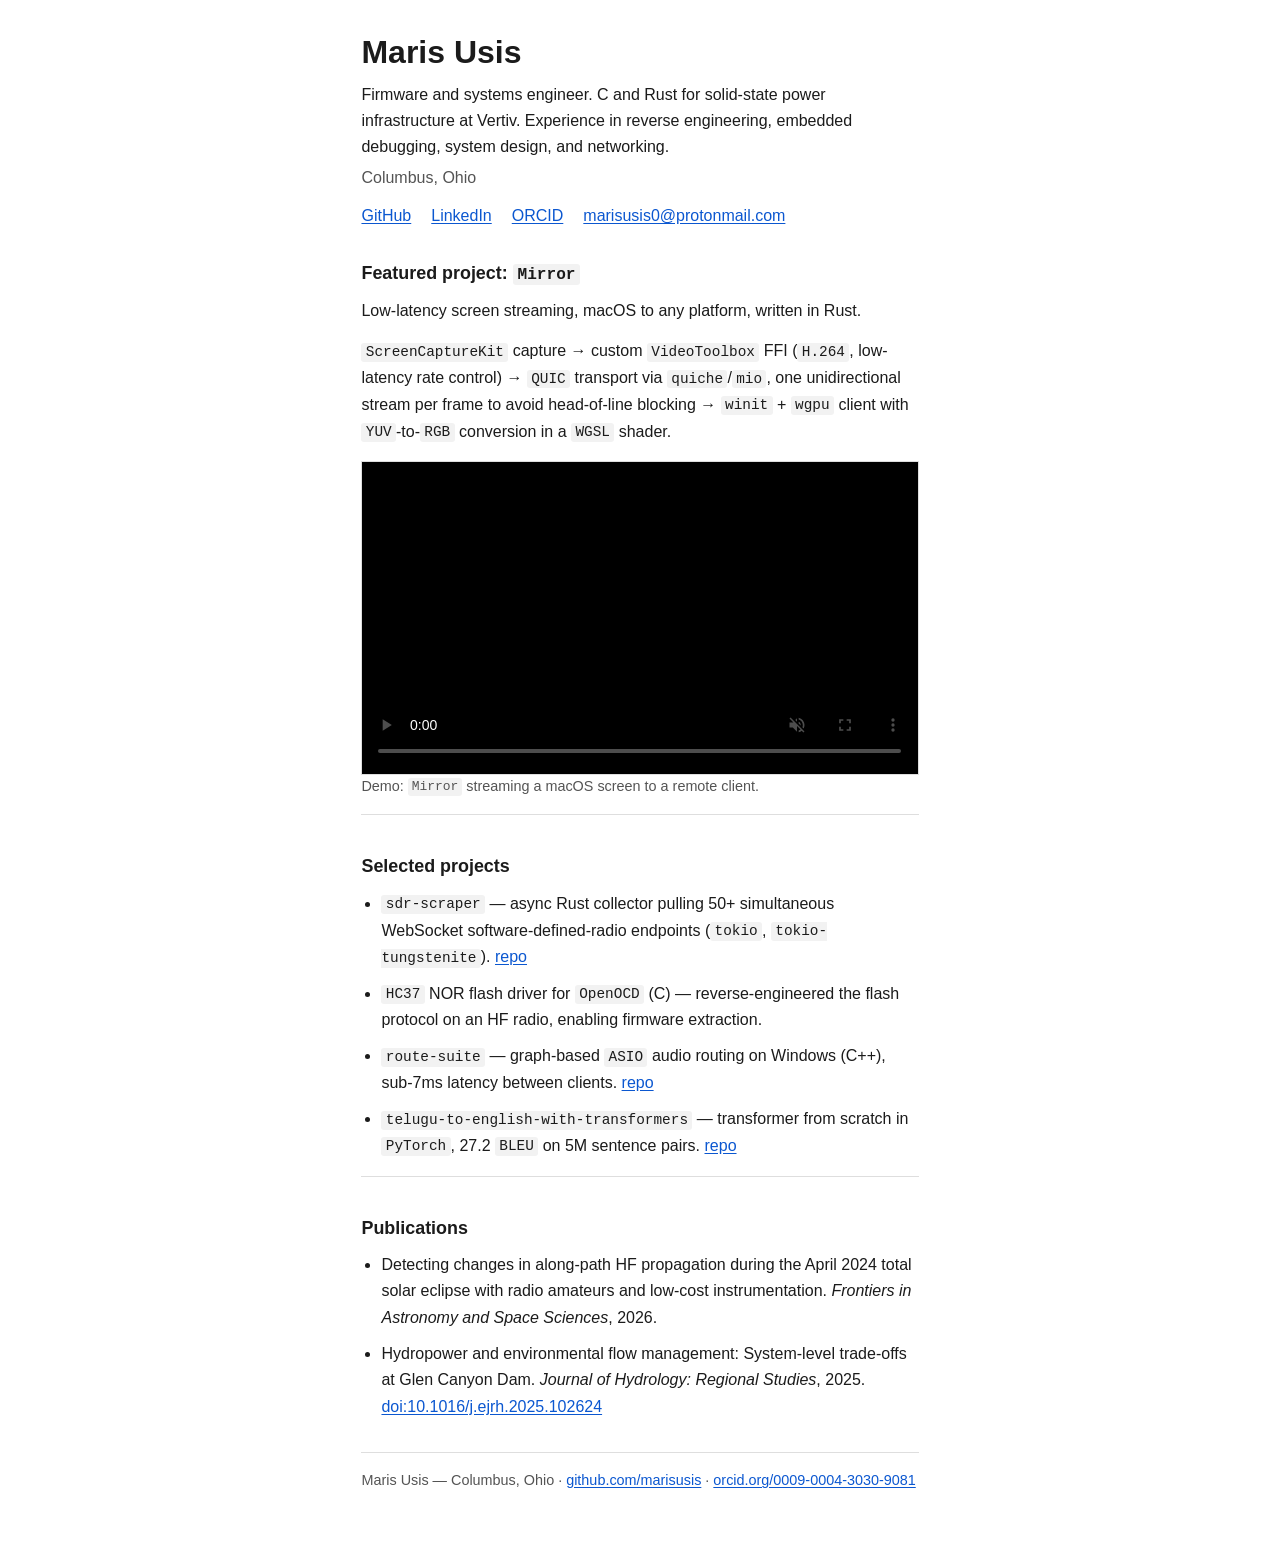
==== index.html @ ac3b7bec "update" ====
<!doctype html>
<html lang="en">
<head>
  <meta charset="utf-8">
  <meta name="viewport" content="width=device-width, initial-scale=1">
  <title>Maris Usis — Firmware and systems engineer</title>
  <meta name="description" content="Maris Usis is a firmware and systems engineer in Columbus, Ohio. C and Rust for solid-state power infrastructure at Vertiv. Low-latency streaming, embedded debugging, reverse engineering.">
  <link rel="stylesheet" href="style.css">
  <link rel="icon" href="data:image/svg+xml,%3Csvg%20xmlns='http://www.w3.org/2000/svg'%20viewBox='0%200%2064%2064'%3E%3Crect%20width='64'%20height='64'%20rx='12'%20fill='%23171717'/%3E%3Ctext%20x='32'%20y='43'%20font-family='monospace'%20font-size='32'%20fill='%23ffffff'%20text-anchor='middle'%3EM%3C/text%3E%3C/svg%3E">
  <meta property="og:title" content="Maris Usis — Firmware and systems engineer">
  <meta property="og:description" content="C and Rust for solid-state power infrastructure at Vertiv. Low-latency streaming, embedded debugging, reverse engineering.">
  <meta property="og:type" content="website">
  <meta property="og:url" content="https://usis.dev/">
  <meta property="og:locale" content="en_US">
  <meta name="twitter:card" content="summary">
  <meta name="twitter:title" content="Maris Usis — Firmware and systems engineer">
  <meta name="twitter:description" content="C and Rust for solid-state power infrastructure at Vertiv. Low-latency streaming, embedded debugging, reverse engineering.">
</head>
<body>
  <a class="skip" href="#main">Skip to content</a>

  <header class="hero">
    <h1>Maris Usis</h1>
    <p class="tagline">Firmware and systems engineer. C and Rust for solid-state power infrastructure at Vertiv. Experience in reverse engineering, embedded debugging, system design, and networking.</p>
    <p class="location">Columbus, Ohio</p>
    <nav aria-label="Profile and contact links">
      <ul class="inline-links">
        <li><a href="https://github.com/marisusis">GitHub</a></li>
        <!-- TODO: LinkedIn URL was not provided; replace href below with personal LinkedIn profile URL -->
        <li><a href="#linkedin-url-todo">LinkedIn</a></li>
        <li><a href="https://orcid.org/0009-0004-3030-9081">ORCID</a></li>
        <li><a href="mailto:marisusis0@protonmail.com">marisusis0@protonmail.com</a></li>
      </ul>
    </nav>
  </header>

  <main id="main">
    <section aria-labelledby="mirror-heading" class="featured">
      <h2 id="mirror-heading">Featured project: <code>Mirror</code></h2>
      <p>Low-latency screen streaming, macOS to any platform, written in Rust.</p>
      <p><code>ScreenCaptureKit</code> capture &#8594; custom <code>VideoToolbox</code> FFI (<code>H.264</code>, low-latency rate control) &#8594; <code>QUIC</code> transport via <code>quiche</code>/<code>mio</code>, one unidirectional stream per frame to avoid head-of-line blocking &#8594; <code>winit</code> + <code>wgpu</code> client with <code>YUV</code>-to-<code>RGB</code> conversion in a <code>WGSL</code> shader.</p>
      <!-- TODO: featured-project repo URL was not provided; add Mirror repo link here if one exists -->
      <figure class="demo">
        <video controls autoplay muted loop playsinline preload="metadata" poster="assets/mirror-poster.jpg" aria-label="Demo video: Mirror low-latency screen streaming from macOS">
          <source src="assets/mirror-demo.mp4" type="video/mp4">
          <p>Demo video not included in this copy (<code>assets/mirror-demo.mp4</code>).</p>
        </video>
        <figcaption>Demo: <code>Mirror</code> streaming a macOS screen to a remote client.</figcaption>
      </figure>
    </section>

    <section aria-labelledby="projects-heading">
      <h2 id="projects-heading">Selected projects</h2>
      <ul class="compact">
        <li><code>sdr-scraper</code> — async Rust collector pulling 50+ simultaneous WebSocket software-defined-radio endpoints (<code>tokio</code>, <code>tokio-tungstenite</code>). <a href="https://github.com/marisusis/sdr-scraper">repo</a></li>
        <li><code>HC37</code> NOR flash driver for <code>OpenOCD</code> (C) — reverse-engineered the flash protocol on an HF radio, enabling firmware extraction. <!-- TODO: repo URL for HC37 NOR flash driver was not provided --></li>
        <li><code>route-suite</code> — graph-based <code>ASIO</code> audio routing on Windows (C++), sub-7ms latency between clients. <a href="https://github.com/marisusis/route-suite">repo</a></li>
        <li><code>telugu-to-english-with-transformers</code> — transformer from scratch in <code>PyTorch</code>, 27.2 <code>BLEU</code> on 5M sentence pairs. <a href="https://github.com/marisusis/telugu-to-english-with-transformers">repo</a></li>
      </ul>
    </section>

    <section aria-labelledby="pubs-heading">
      <h2 id="pubs-heading">Publications</h2>
      <ul class="compact">
        <li>Detecting changes in along-path HF propagation during the April 2024 total solar eclipse with radio amateurs and low-cost instrumentation. <cite>Frontiers in Astronomy and Space Sciences</cite>, 2026. <!-- TODO: DOI for the 2026 Frontiers eclipse paper was not provided --></li>
        <li>Hydropower and environmental flow management: System-level trade-offs at Glen Canyon Dam. <cite>Journal of Hydrology: Regional Studies</cite>, 2025. <a href="https://doi.org/10.1016/j.ejrh.2025.102624">doi:10.1016/j.ejrh.2025.102624</a></li>
      </ul>
    </section>
  </main>

  <footer>
    <p>Maris Usis — Columbus, Ohio · <a href="https://github.com/marisusis">github.com/marisusis</a> · <a href="https://orcid.org/0009-0004-3030-9081">orcid.org/0009-0004-3030-9081</a></p>
  </footer>
</body>
</html>
---- style.css ----
:root {
  --bg: #fff;
  --text: #1b1b1b;
  --muted: #545454;
  --link: #0b57d0;
  --rule: #dedede;
  --code-bg: #f2f2f2;
  color-scheme: light dark;
}

@media (prefers-color-scheme: dark) {
  :root {
    --bg: #161616;
    --text: #e9e6e1;
    --muted: #b9b4aa;
    --link: #a8c7fa;
    --rule: #383838;
    --code-bg: #242424;
  }
}

* { box-sizing: border-box; }

html { -webkit-text-size-adjust: 100%; }

body {
  margin: 0 auto;
  max-width: 68ch;
  padding: 1.25rem 1rem 3rem;
  background: var(--bg);
  color: var(--text);
  font-family: -apple-system, BlinkMacSystemFont, "Segoe UI", Helvetica, Arial, sans-serif;
  font-size: 1rem;
  line-height: 1.65;
}

h1, h2 { line-height: 1.3; text-wrap: balance; }

h1 { font-size: 1.75rem; margin: 0 0 0.5rem; }

h2 { font-size: 1.12rem; margin: 2rem 0 0.75rem; }

section { margin-top: 0; }

section + section {
  border-top: 1px solid var(--rule);
  padding-top: 0.5rem;
}

p { margin: 0 0 0.9rem; }

.tagline { margin-bottom: 0.25rem; }
.location { color: var(--muted); margin-bottom: 0.75rem; }

.inline-links {
  list-style: none;
  margin: 0;
  padding: 0;
  display: flex;
  flex-wrap: wrap;
  gap: 0.25rem 1.25rem;
}

.compact { margin: 0 0 1rem; padding-left: 1.25rem; }
.compact li { margin-bottom: 0.6rem; }

code {
  font-family: ui-monospace, SFMono-Regular, Menlo, Consolas, "Liberation Mono", monospace;
  font-size: 0.9em;
  background: var(--code-bg);
  padding: 0.1em 0.3em;
  border-radius: 3px;
}

a { color: var(--link); text-underline-offset: 0.15em; }
a:visited { color: var(--link); }

:focus-visible {
  outline: 2px solid var(--link);
  outline-offset: 2px;
  border-radius: 2px;
}

.skip {
  position: absolute;
  left: -9999px;
  top: 0;
  background: var(--text);
  color: var(--bg);
  padding: 0.5rem 1rem;
  z-index: 10;
}

.skip:focus { left: 0.5rem; top: 0.5rem; }

.demo { margin: 1rem 0; }

.demo video {
  display: block;
  width: 100%;
  max-width: 720px;
  height: auto;
  aspect-ratio: 16 / 9;
  background: #000;
  border: 1px solid var(--rule);
}

.demo figcaption, footer p { color: var(--muted); font-size: 0.9rem; }

footer { border-top: 1px solid var(--rule); margin-top: 2rem; padding-top: 1rem; }
footer p { margin: 0; }

@media (min-width: 44rem) {
  body { padding: 2rem 1.5rem 4rem; }
  h1 { font-size: 2rem; }
}

@media print {
  .demo video { display: none; }
  body { max-width: none; }
}
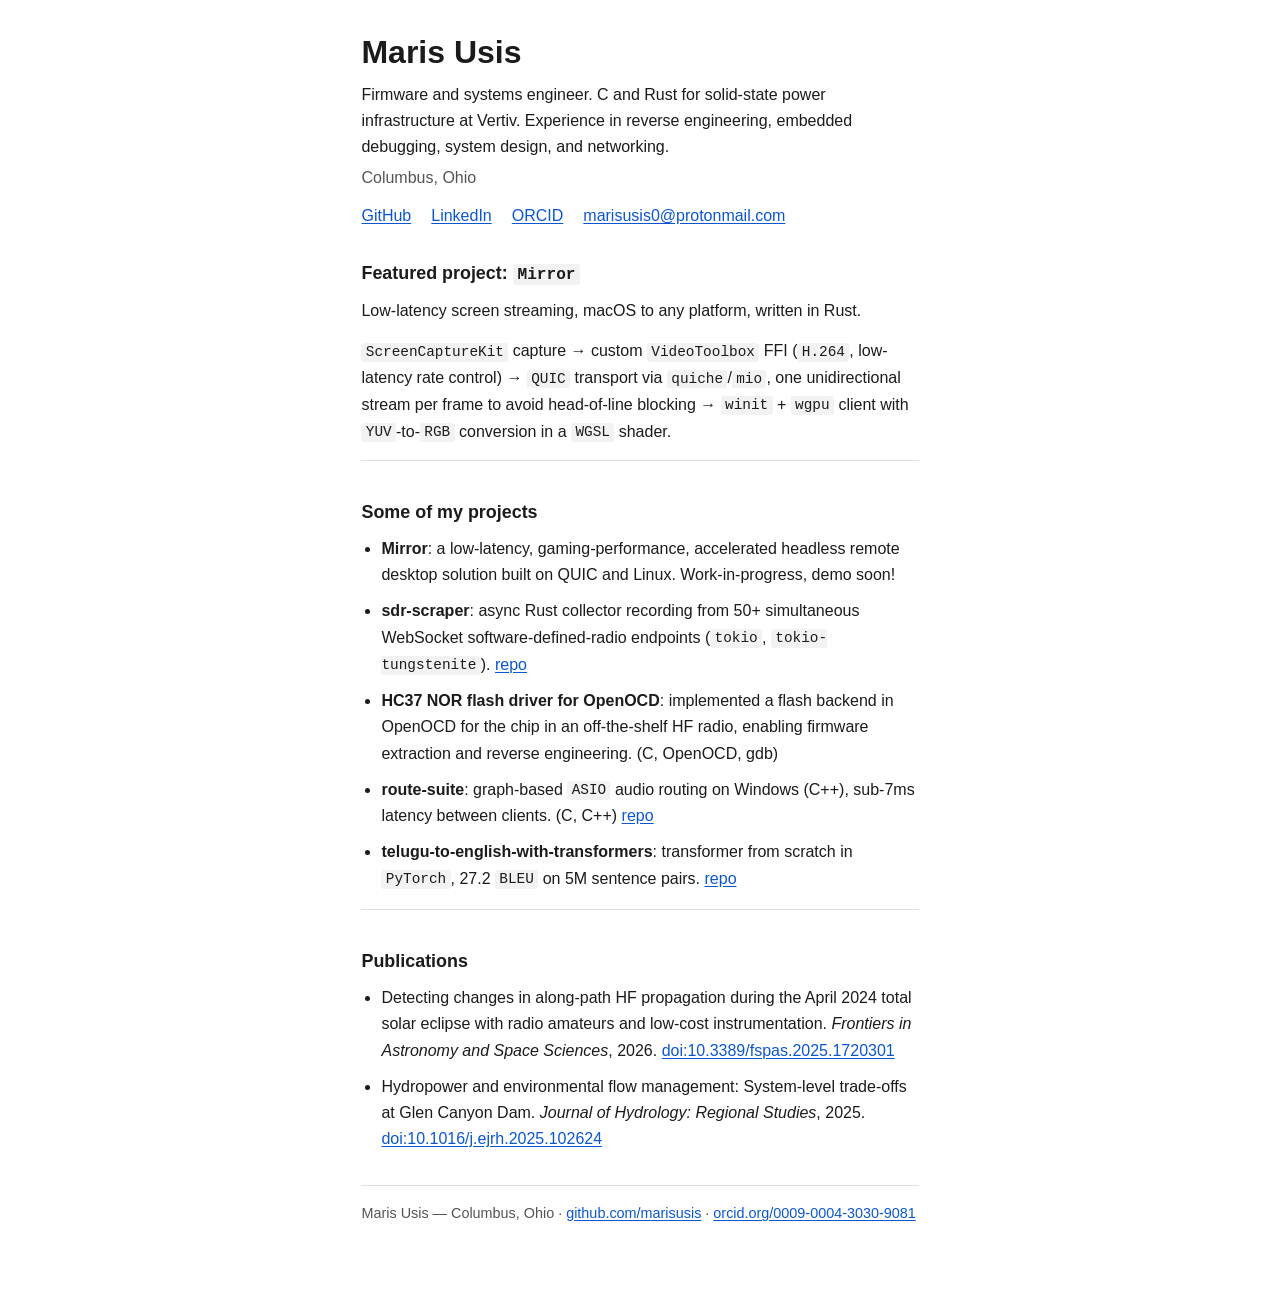
==== commit d0027b56: "update" ====
--- a/index.html
+++ b/index.html
@@ -27,7 +27,7 @@
       <ul class="inline-links">
         <li><a href="https://github.com/marisusis">GitHub</a></li>
         <!-- TODO: LinkedIn URL was not provided; replace href below with personal LinkedIn profile URL -->
-        <li><a href="#linkedin-url-todo">LinkedIn</a></li>
+        <li><a href="https://linkedin.com/in/marisusis">LinkedIn</a></li>
         <li><a href="https://orcid.org/0009-0004-3030-9081">ORCID</a></li>
         <li><a href="mailto:marisusis0@protonmail.com">marisusis0@protonmail.com</a></li>
       </ul>
@@ -40,29 +40,30 @@
       <p>Low-latency screen streaming, macOS to any platform, written in Rust.</p>
       <p><code>ScreenCaptureKit</code> capture &#8594; custom <code>VideoToolbox</code> FFI (<code>H.264</code>, low-latency rate control) &#8594; <code>QUIC</code> transport via <code>quiche</code>/<code>mio</code>, one unidirectional stream per frame to avoid head-of-line blocking &#8594; <code>winit</code> + <code>wgpu</code> client with <code>YUV</code>-to-<code>RGB</code> conversion in a <code>WGSL</code> shader.</p>
       <!-- TODO: featured-project repo URL was not provided; add Mirror repo link here if one exists -->
-      <figure class="demo">
-        <video controls autoplay muted loop playsinline preload="metadata" poster="assets/mirror-poster.jpg" aria-label="Demo video: Mirror low-latency screen streaming from macOS">
-          <source src="assets/mirror-demo.mp4" type="video/mp4">
-          <p>Demo video not included in this copy (<code>assets/mirror-demo.mp4</code>).</p>
-        </video>
-        <figcaption>Demo: <code>Mirror</code> streaming a macOS screen to a remote client.</figcaption>
-      </figure>
+      <!-- <figure class="demo"> -->
+      <!--   <video controls autoplay muted loop playsinline preload="metadata" poster="assets/mirror-poster.jpg" aria-label="Demo video: Mirror low-latency screen streaming from macOS"> -->
+      <!--     <source src="assets/mirror-demo.mp4" type="video/mp4"> -->
+      <!--     <p>Demo video not included in this copy (<code>assets/mirror-demo.mp4</code>).</p> -->
+      <!--   </video> -->
+      <!--   <figcaption>Demo: <code>Mirror</code> streaming a macOS screen to a remote client.</figcaption> -->
+      <!-- </figure> -->
     </section>
 
     <section aria-labelledby="projects-heading">
-      <h2 id="projects-heading">Selected projects</h2>
+      <h2 id="projects-heading">Some of my projects</h2>
       <ul class="compact">
-        <li><code>sdr-scraper</code> — async Rust collector pulling 50+ simultaneous WebSocket software-defined-radio endpoints (<code>tokio</code>, <code>tokio-tungstenite</code>). <a href="https://github.com/marisusis/sdr-scraper">repo</a></li>
-        <li><code>HC37</code> NOR flash driver for <code>OpenOCD</code> (C) — reverse-engineered the flash protocol on an HF radio, enabling firmware extraction. <!-- TODO: repo URL for HC37 NOR flash driver was not provided --></li>
-        <li><code>route-suite</code> — graph-based <code>ASIO</code> audio routing on Windows (C++), sub-7ms latency between clients. <a href="https://github.com/marisusis/route-suite">repo</a></li>
-        <li><code>telugu-to-english-with-transformers</code> — transformer from scratch in <code>PyTorch</code>, 27.2 <code>BLEU</code> on 5M sentence pairs. <a href="https://github.com/marisusis/telugu-to-english-with-transformers">repo</a></li>
+        <li><strong>Mirror</strong>: a low-latency, gaming-performance, accelerated headless remote desktop solution built on QUIC and Linux. Work-in-progress, demo soon!</li>
+        <li><strong>sdr-scraper</strong>: async Rust collector recording from 50+ simultaneous WebSocket software-defined-radio endpoints (<code>tokio</code>, <code>tokio-tungstenite</code>). <a href="https://github.com/marisusis/sdr-scraper">repo</a></li>
+        <li><strong>HC37 NOR flash driver for OpenOCD</strong>: implemented a flash backend in OpenOCD for the chip in an off-the-shelf HF radio, enabling firmware extraction and reverse engineering. (C, OpenOCD, gdb) <!-- TODO: repo URL for HC37 NOR flash driver was not provided --></li>
+        <li><strong>route-suite</strong>: graph-based <code>ASIO</code> audio routing on Windows (C++), sub-7ms latency between clients. (C, C++) <a href="https://github.com/marisusis/route-suite">repo</a></li>
+        <li><strong>telugu-to-english-with-transformers</strong>: transformer from scratch in <code>PyTorch</code>, 27.2 <code>BLEU</code> on 5M sentence pairs. <a href="https://github.com/marisusis/telugu-to-english-with-transformers">repo</a></li>
       </ul>
     </section>
 
     <section aria-labelledby="pubs-heading">
       <h2 id="pubs-heading">Publications</h2>
       <ul class="compact">
-        <li>Detecting changes in along-path HF propagation during the April 2024 total solar eclipse with radio amateurs and low-cost instrumentation. <cite>Frontiers in Astronomy and Space Sciences</cite>, 2026. <!-- TODO: DOI for the 2026 Frontiers eclipse paper was not provided --></li>
+          <li>Detecting changes in along-path HF propagation during the April 2024 total solar eclipse with radio amateurs and low-cost instrumentation. <cite>Frontiers in Astronomy and Space Sciences</cite>, 2026. <a href="https://doi.org/10.3389/fspas.2025.1720301">doi:10.3389/fspas.2025.1720301</a></li>
         <li>Hydropower and environmental flow management: System-level trade-offs at Glen Canyon Dam. <cite>Journal of Hydrology: Regional Studies</cite>, 2025. <a href="https://doi.org/10.1016/j.ejrh.2025.102624">doi:10.1016/j.ejrh.2025.102624</a></li>
       </ul>
     </section>
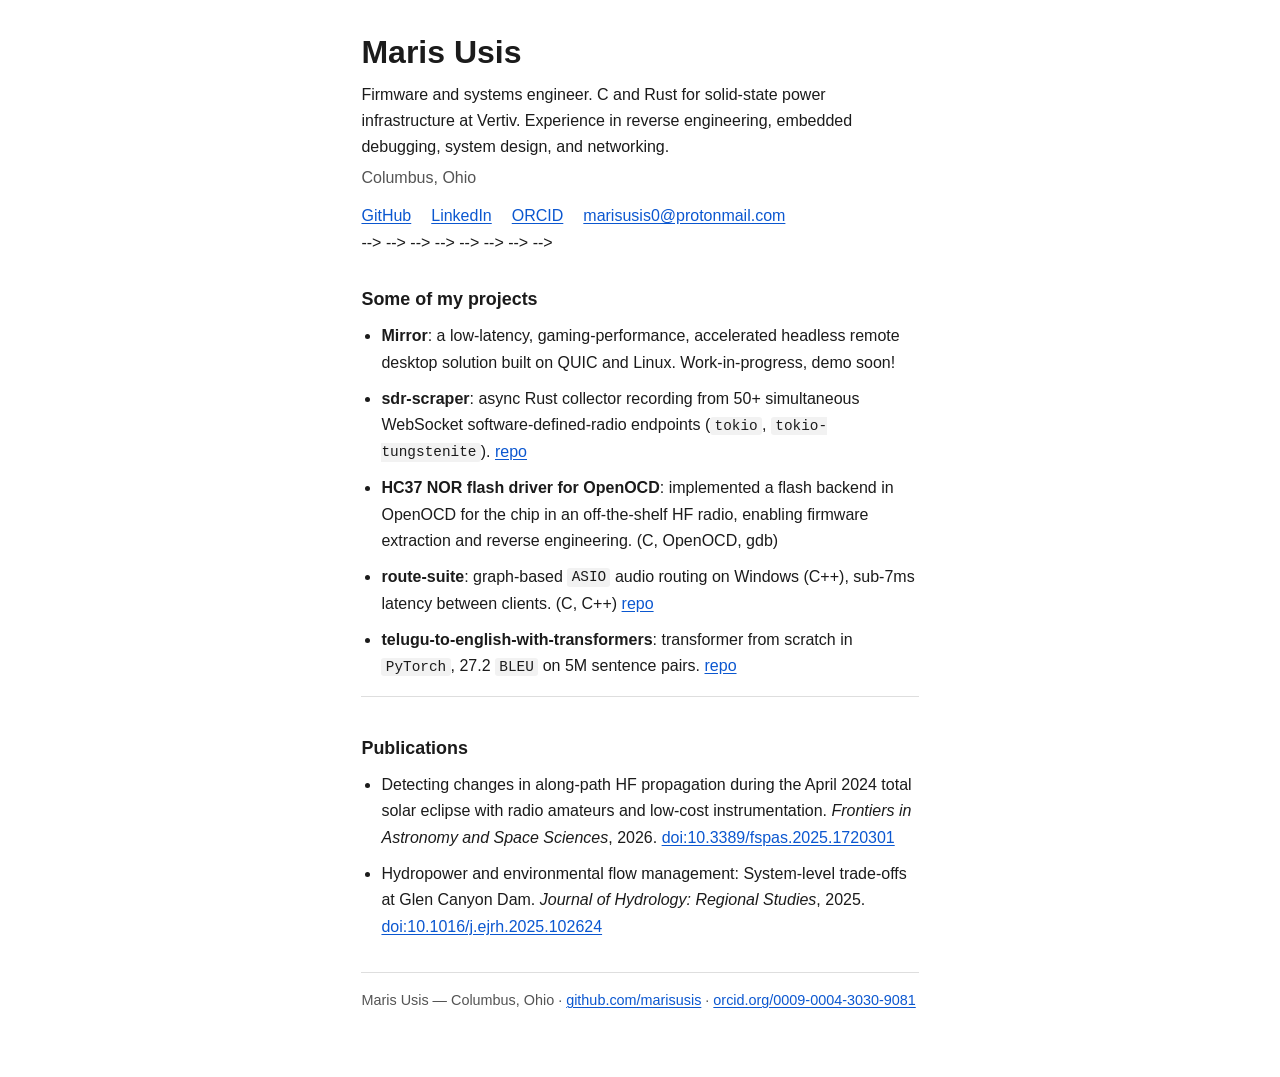
==== commit 78fb39a0: "update" ====
--- a/index.html
+++ b/index.html
@@ -35,19 +35,19 @@
   </header>
 
   <main id="main">
-    <section aria-labelledby="mirror-heading" class="featured">
-      <h2 id="mirror-heading">Featured project: <code>Mirror</code></h2>
-      <p>Low-latency screen streaming, macOS to any platform, written in Rust.</p>
-      <p><code>ScreenCaptureKit</code> capture &#8594; custom <code>VideoToolbox</code> FFI (<code>H.264</code>, low-latency rate control) &#8594; <code>QUIC</code> transport via <code>quiche</code>/<code>mio</code>, one unidirectional stream per frame to avoid head-of-line blocking &#8594; <code>winit</code> + <code>wgpu</code> client with <code>YUV</code>-to-<code>RGB</code> conversion in a <code>WGSL</code> shader.</p>
-      <!-- TODO: featured-project repo URL was not provided; add Mirror repo link here if one exists -->
-      <!-- <figure class="demo"> -->
-      <!--   <video controls autoplay muted loop playsinline preload="metadata" poster="assets/mirror-poster.jpg" aria-label="Demo video: Mirror low-latency screen streaming from macOS"> -->
-      <!--     <source src="assets/mirror-demo.mp4" type="video/mp4"> -->
-      <!--     <p>Demo video not included in this copy (<code>assets/mirror-demo.mp4</code>).</p> -->
-      <!--   </video> -->
-      <!--   <figcaption>Demo: <code>Mirror</code> streaming a macOS screen to a remote client.</figcaption> -->
-      <!-- </figure> -->
-    </section>
+    <!-- <section aria-labelledby="mirror-heading" class="featured"> -->
+    <!--   <h2 id="mirror-heading">Featured project: <code>Mirror</code></h2> -->
+    <!--   <p>Low-latency screen streaming, macOS to any platform, written in Rust.</p> -->
+    <!--   <p><code>ScreenCaptureKit</code> capture &#8594; custom <code>VideoToolbox</code> FFI (<code>H.264</code>, low-latency rate control) &#8594; <code>QUIC</code> transport via <code>quiche</code>/<code>mio</code>, one unidirectional stream per frame to avoid head-of-line blocking &#8594; <code>winit</code> + <code>wgpu</code> client with <code>YUV</code>-to-<code>RGB</code> conversion in a <code>WGSL</code> shader.</p> -->
+    <!--   <!-- TODO: featured-project repo URL was not provided; add Mirror repo link here if one exists --> -->
+    <!--   <!-- <figure class="demo"> --> -->
+    <!--   <!--   <video controls autoplay muted loop playsinline preload="metadata" poster="assets/mirror-poster.jpg" aria-label="Demo video: Mirror low-latency screen streaming from macOS"> --> -->
+    <!--   <!--     <source src="assets/mirror-demo.mp4" type="video/mp4"> --> -->
+    <!--   <!--     <p>Demo video not included in this copy (<code>assets/mirror-demo.mp4</code>).</p> --> -->
+    <!--   <!--   </video> --> -->
+    <!--   <!--   <figcaption>Demo: <code>Mirror</code> streaming a macOS screen to a remote client.</figcaption> --> -->
+    <!--   <!-- </figure> --> -->
+    <!-- </section> -->
 
     <section aria-labelledby="projects-heading">
       <h2 id="projects-heading">Some of my projects</h2>
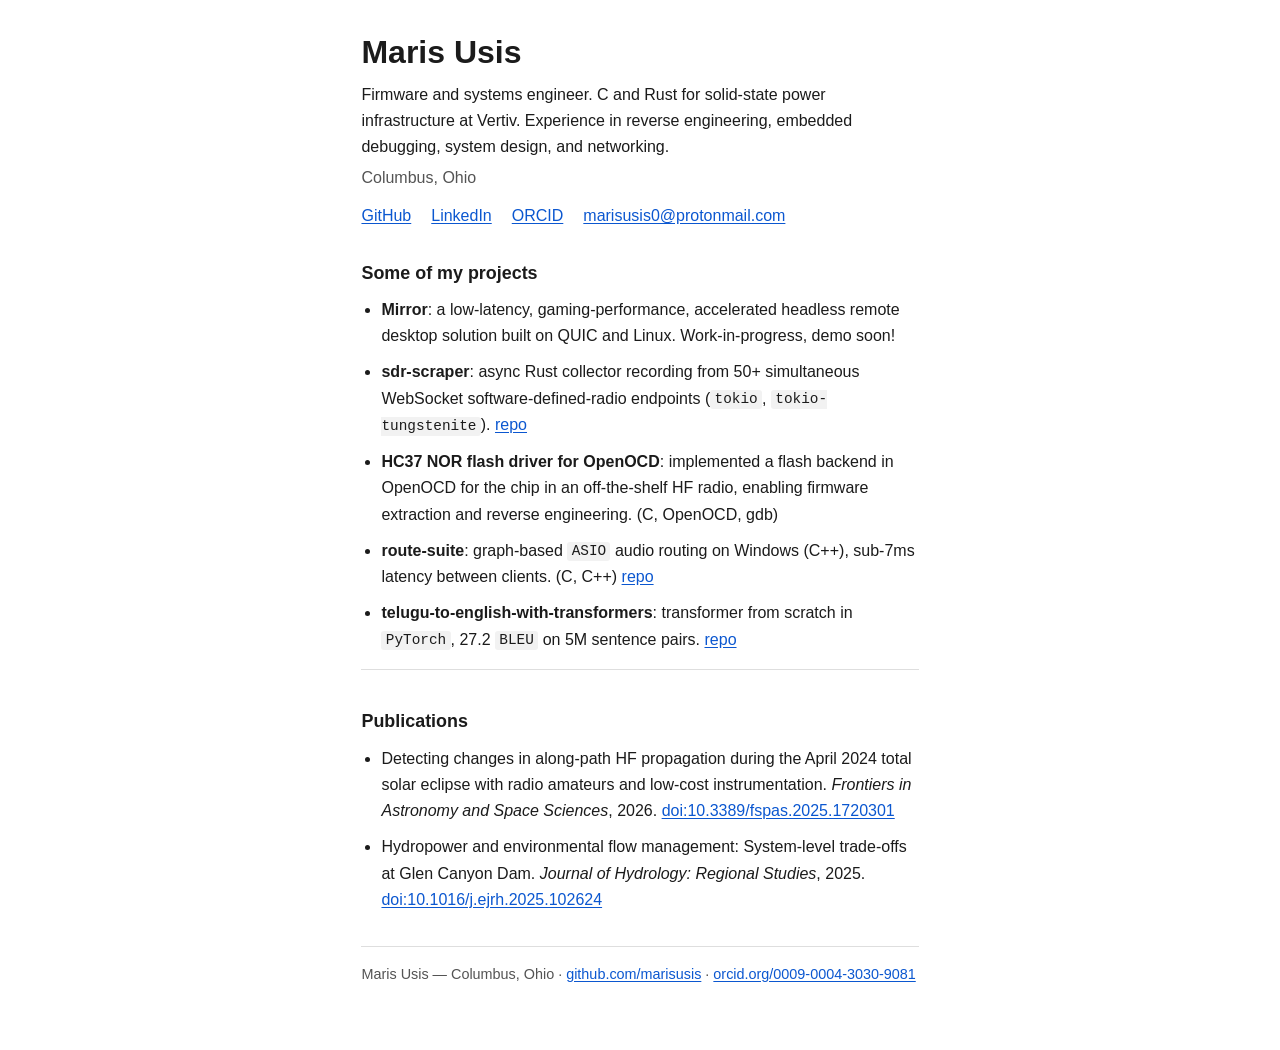
==== commit 7d1040c2: "update" ====
--- a/index.html
+++ b/index.html
@@ -34,20 +34,20 @@
     </nav>
   </header>
 
-  <main id="main">
-    <!-- <section aria-labelledby="mirror-heading" class="featured"> -->
-    <!--   <h2 id="mirror-heading">Featured project: <code>Mirror</code></h2> -->
-    <!--   <p>Low-latency screen streaming, macOS to any platform, written in Rust.</p> -->
-    <!--   <p><code>ScreenCaptureKit</code> capture &#8594; custom <code>VideoToolbox</code> FFI (<code>H.264</code>, low-latency rate control) &#8594; <code>QUIC</code> transport via <code>quiche</code>/<code>mio</code>, one unidirectional stream per frame to avoid head-of-line blocking &#8594; <code>winit</code> + <code>wgpu</code> client with <code>YUV</code>-to-<code>RGB</code> conversion in a <code>WGSL</code> shader.</p> -->
-    <!--   <!-- TODO: featured-project repo URL was not provided; add Mirror repo link here if one exists --> -->
-    <!--   <!-- <figure class="demo"> --> -->
-    <!--   <!--   <video controls autoplay muted loop playsinline preload="metadata" poster="assets/mirror-poster.jpg" aria-label="Demo video: Mirror low-latency screen streaming from macOS"> --> -->
-    <!--   <!--     <source src="assets/mirror-demo.mp4" type="video/mp4"> --> -->
-    <!--   <!--     <p>Demo video not included in this copy (<code>assets/mirror-demo.mp4</code>).</p> --> -->
-    <!--   <!--   </video> --> -->
-    <!--   <!--   <figcaption>Demo: <code>Mirror</code> streaming a macOS screen to a remote client.</figcaption> --> -->
-    <!--   <!-- </figure> --> -->
-    <!-- </section> -->
+  <!-- <main id="main"> -->
+  <!--   <section aria-labelledby="mirror-heading" class="featured"> -->
+  <!--     <h2 id="mirror-heading">Featured project: <code>Mirror</code></h2> -->
+  <!--     <p>Low-latency screen streaming, macOS to any platform, written in Rust.</p> -->
+  <!--     <p><code>ScreenCaptureKit</code> capture &#8594; custom <code>VideoToolbox</code> FFI (<code>H.264</code>, low-latency rate control) &#8594; <code>QUIC</code> transport via <code>quiche</code>/<code>mio</code>, one unidirectional stream per frame to avoid head-of-line blocking &#8594; <code>winit</code> + <code>wgpu</code> client with <code>YUV</code>-to-<code>RGB</code> conversion in a <code>WGSL</code> shader.</p> -->
+  <!--     TODO: featured-project repo URL was not provided; add Mirror repo link here if one exists -->
+  <!--     <figure class="demo"> -->
+  <!--       <video controls autoplay muted loop playsinline preload="metadata" poster="assets/mirror-poster.jpg" aria-label="Demo video: Mirror low-latency screen streaming from macOS"> -->
+  <!--         <source src="assets/mirror-demo.mp4" type="video/mp4"> -->
+  <!--         <p>Demo video not included in this copy (<code>assets/mirror-demo.mp4</code>).</p> -->
+  <!--       </video> -->
+  <!--       <figcaption>Demo: <code>Mirror</code> streaming a macOS screen to a remote client.</figcaption> -->
+  <!--     </figure> -->
+  <!--   </section> -->
 
     <section aria-labelledby="projects-heading">
       <h2 id="projects-heading">Some of my projects</h2>
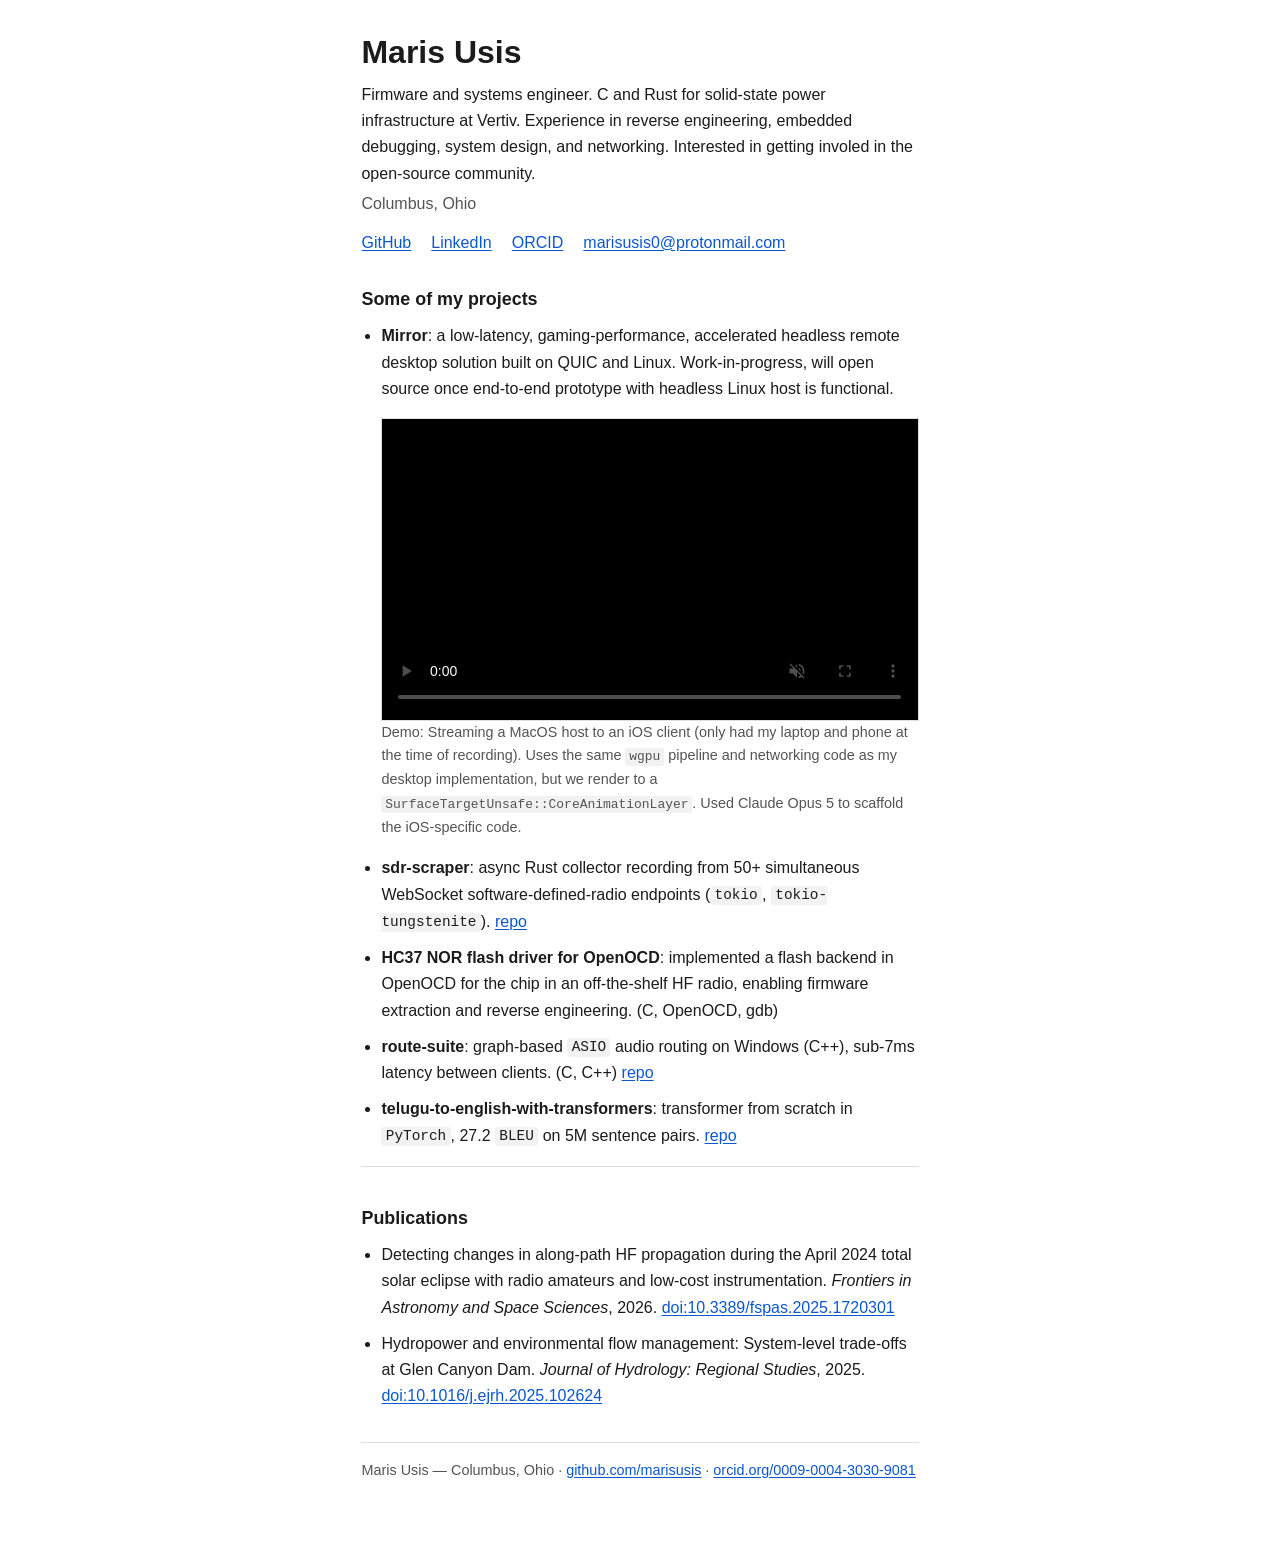
==== commit dccbaa2f: "update" ====
--- a/index.html
+++ b/index.html
@@ -21,7 +21,7 @@
 
   <header class="hero">
     <h1>Maris Usis</h1>
-    <p class="tagline">Firmware and systems engineer. C and Rust for solid-state power infrastructure at Vertiv. Experience in reverse engineering, embedded debugging, system design, and networking.</p>
+    <p class="tagline">Firmware and systems engineer. C and Rust for solid-state power infrastructure at Vertiv. Experience in reverse engineering, embedded debugging, system design, and networking. Interested in getting involed in the open-source community.</p>
     <p class="location">Columbus, Ohio</p>
     <nav aria-label="Profile and contact links">
       <ul class="inline-links">
@@ -52,7 +52,16 @@
     <section aria-labelledby="projects-heading">
       <h2 id="projects-heading">Some of my projects</h2>
       <ul class="compact">
-        <li><strong>Mirror</strong>: a low-latency, gaming-performance, accelerated headless remote desktop solution built on QUIC and Linux. Work-in-progress, demo soon!</li>
+        <li><strong>Mirror</strong>: a low-latency, gaming-performance, accelerated headless remote desktop solution built on QUIC and Linux. Work-in-progress, will open source once end-to-end prototype with headless Linux host is functional.
+      <figure class="demo">
+        <video controls autoplay muted loop playsinline preload="metadata" poster="assets/mirror-poster.jpg" aria-label="Demo video: Mirror low-latency screen streaming from macOS">
+          <source src="output.mp4" type="video/mp4">
+          <p>Demo video not included in this copy (<code>assets/mirror-demo.mp4</code>).</p>
+        </video>
+            <figcaption>Demo: Streaming a MacOS host to an iOS client (only had my laptop and phone at the time of recording). Uses the same <code>wgpu</code> pipeline and networking code as my desktop implementation, but we render to a <code>SurfaceTargetUnsafe::CoreAnimationLayer</code>. Used Claude Opus 5 to scaffold the iOS-specific code.</figcaption>
+      </figure>
+        </li>
+
         <li><strong>sdr-scraper</strong>: async Rust collector recording from 50+ simultaneous WebSocket software-defined-radio endpoints (<code>tokio</code>, <code>tokio-tungstenite</code>). <a href="https://github.com/marisusis/sdr-scraper">repo</a></li>
         <li><strong>HC37 NOR flash driver for OpenOCD</strong>: implemented a flash backend in OpenOCD for the chip in an off-the-shelf HF radio, enabling firmware extraction and reverse engineering. (C, OpenOCD, gdb) <!-- TODO: repo URL for HC37 NOR flash driver was not provided --></li>
         <li><strong>route-suite</strong>: graph-based <code>ASIO</code> audio routing on Windows (C++), sub-7ms latency between clients. (C, C++) <a href="https://github.com/marisusis/route-suite">repo</a></li>
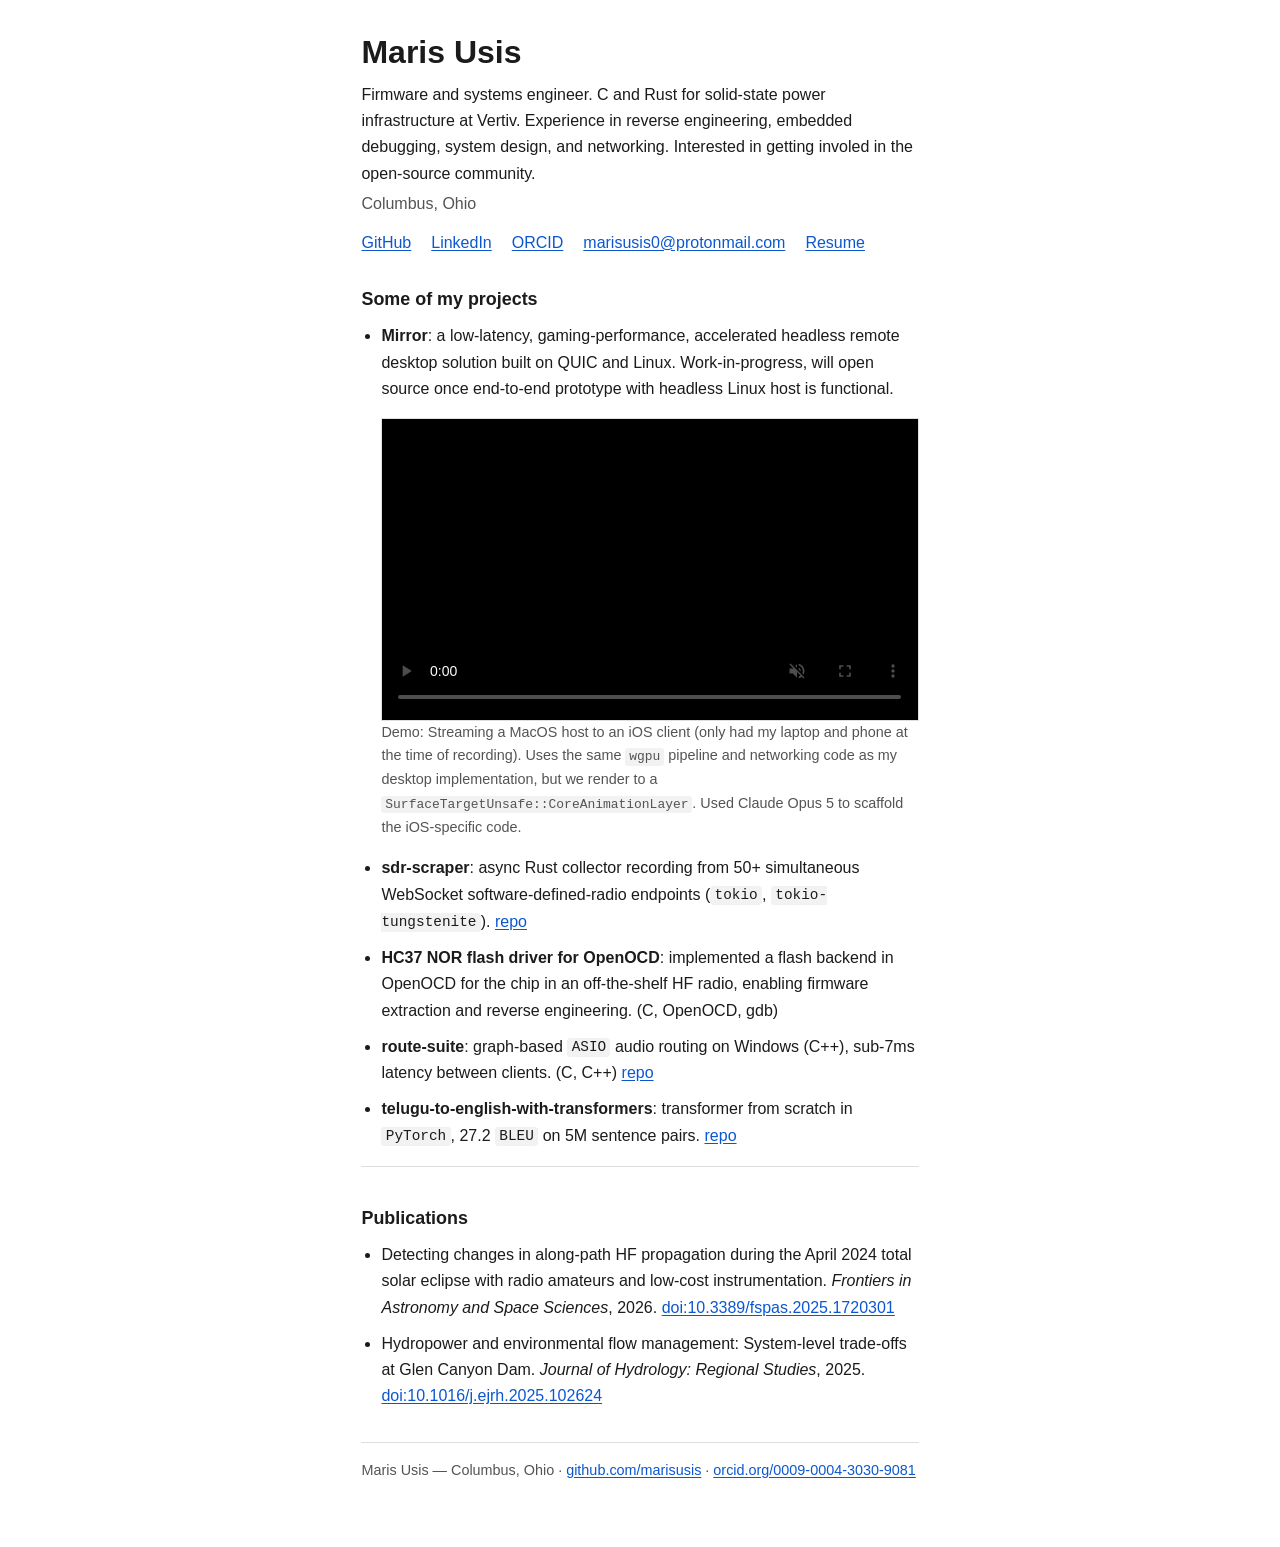
==== commit b93655e4: "update" ====
--- a/index.html
+++ b/index.html
@@ -30,6 +30,7 @@
         <li><a href="https://linkedin.com/in/marisusis">LinkedIn</a></li>
         <li><a href="https://orcid.org/0009-0004-3030-9081">ORCID</a></li>
         <li><a href="mailto:marisusis0@protonmail.com">marisusis0@protonmail.com</a></li>
+        <li><a href="resume.pdf">Resume</a></li>
       </ul>
     </nav>
   </header>
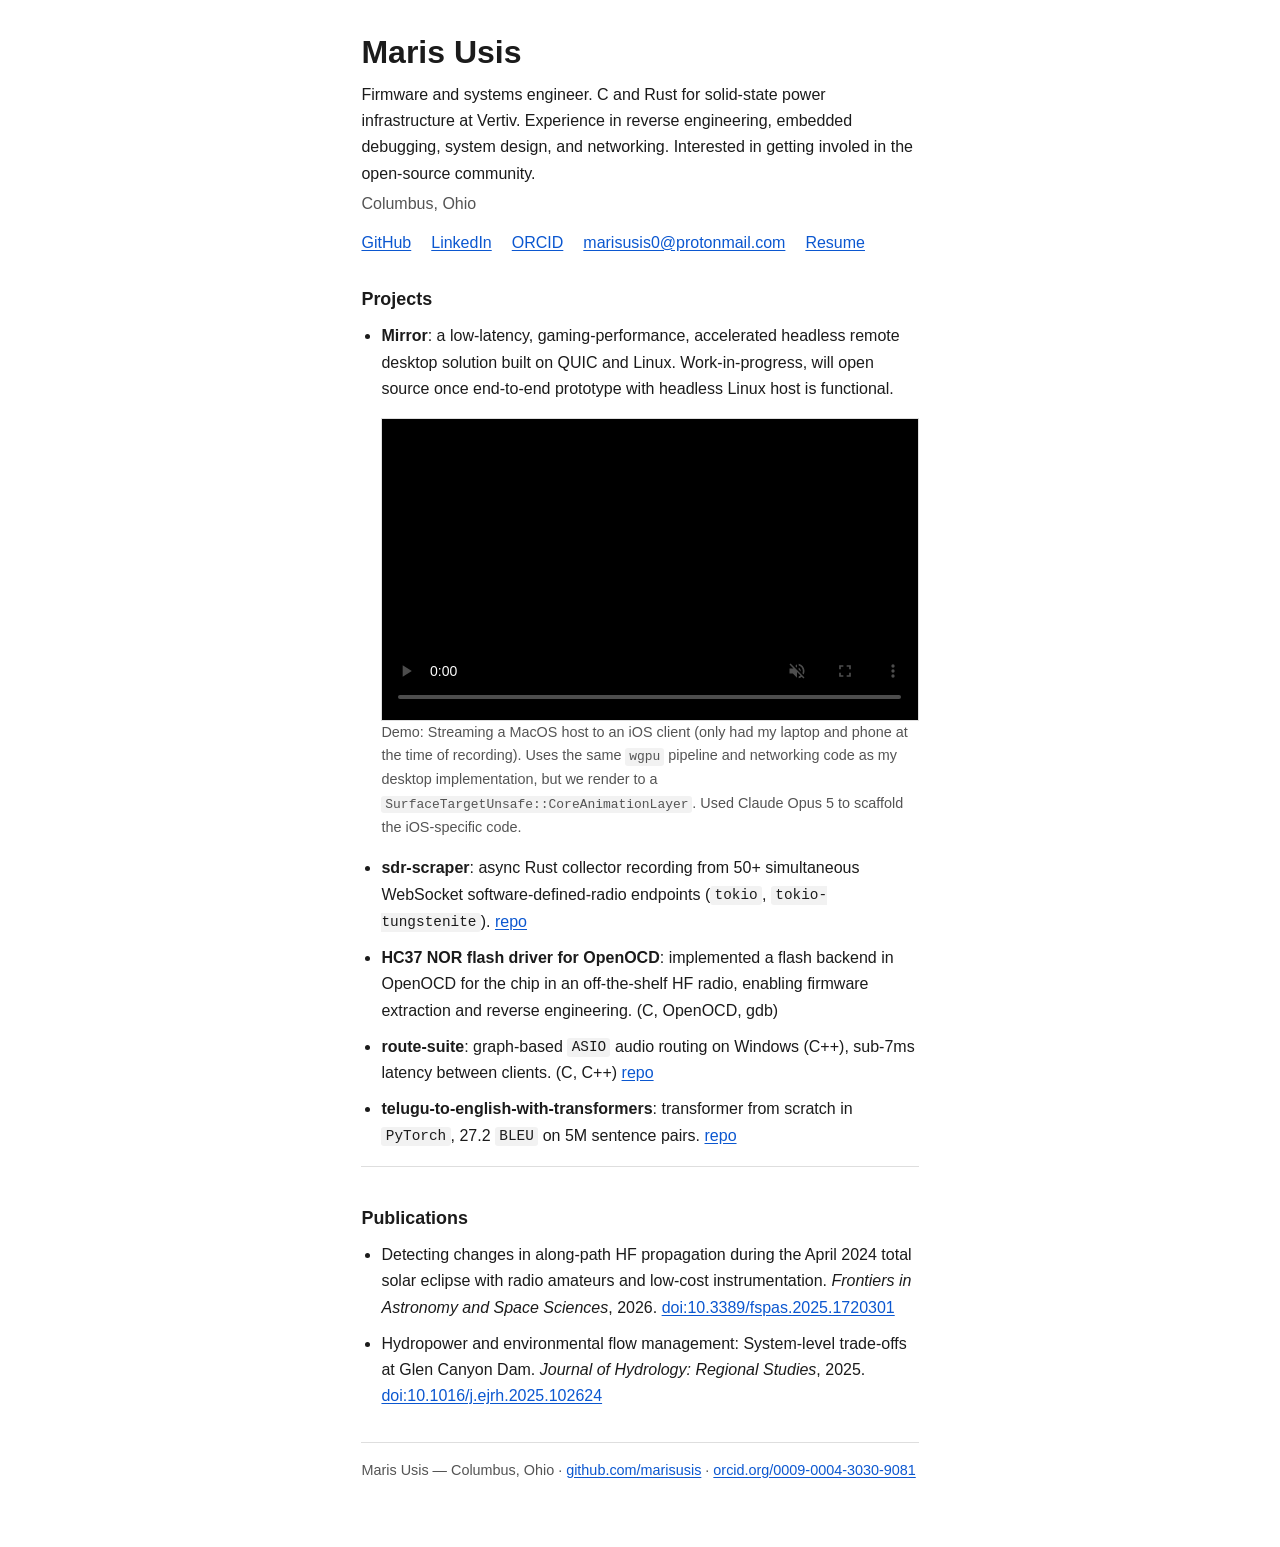
==== commit a9924984: "Clean up Mirror project comments and update heading Removed commented-out sections related to the Mi" ====
--- a/index.html
+++ b/index.html
@@ -34,24 +34,9 @@
       </ul>
     </nav>
   </header>
-
-  <!-- <main id="main"> -->
-  <!--   <section aria-labelledby="mirror-heading" class="featured"> -->
-  <!--     <h2 id="mirror-heading">Featured project: <code>Mirror</code></h2> -->
-  <!--     <p>Low-latency screen streaming, macOS to any platform, written in Rust.</p> -->
-  <!--     <p><code>ScreenCaptureKit</code> capture &#8594; custom <code>VideoToolbox</code> FFI (<code>H.264</code>, low-latency rate control) &#8594; <code>QUIC</code> transport via <code>quiche</code>/<code>mio</code>, one unidirectional stream per frame to avoid head-of-line blocking &#8594; <code>winit</code> + <code>wgpu</code> client with <code>YUV</code>-to-<code>RGB</code> conversion in a <code>WGSL</code> shader.</p> -->
-  <!--     TODO: featured-project repo URL was not provided; add Mirror repo link here if one exists -->
-  <!--     <figure class="demo"> -->
-  <!--       <video controls autoplay muted loop playsinline preload="metadata" poster="assets/mirror-poster.jpg" aria-label="Demo video: Mirror low-latency screen streaming from macOS"> -->
-  <!--         <source src="assets/mirror-demo.mp4" type="video/mp4"> -->
-  <!--         <p>Demo video not included in this copy (<code>assets/mirror-demo.mp4</code>).</p> -->
-  <!--       </video> -->
-  <!--       <figcaption>Demo: <code>Mirror</code> streaming a macOS screen to a remote client.</figcaption> -->
-  <!--     </figure> -->
-  <!--   </section> -->
-
+  
     <section aria-labelledby="projects-heading">
-      <h2 id="projects-heading">Some of my projects</h2>
+      <h2 id="projects-heading">Projects</h2>
       <ul class="compact">
         <li><strong>Mirror</strong>: a low-latency, gaming-performance, accelerated headless remote desktop solution built on QUIC and Linux. Work-in-progress, will open source once end-to-end prototype with headless Linux host is functional.
       <figure class="demo">
